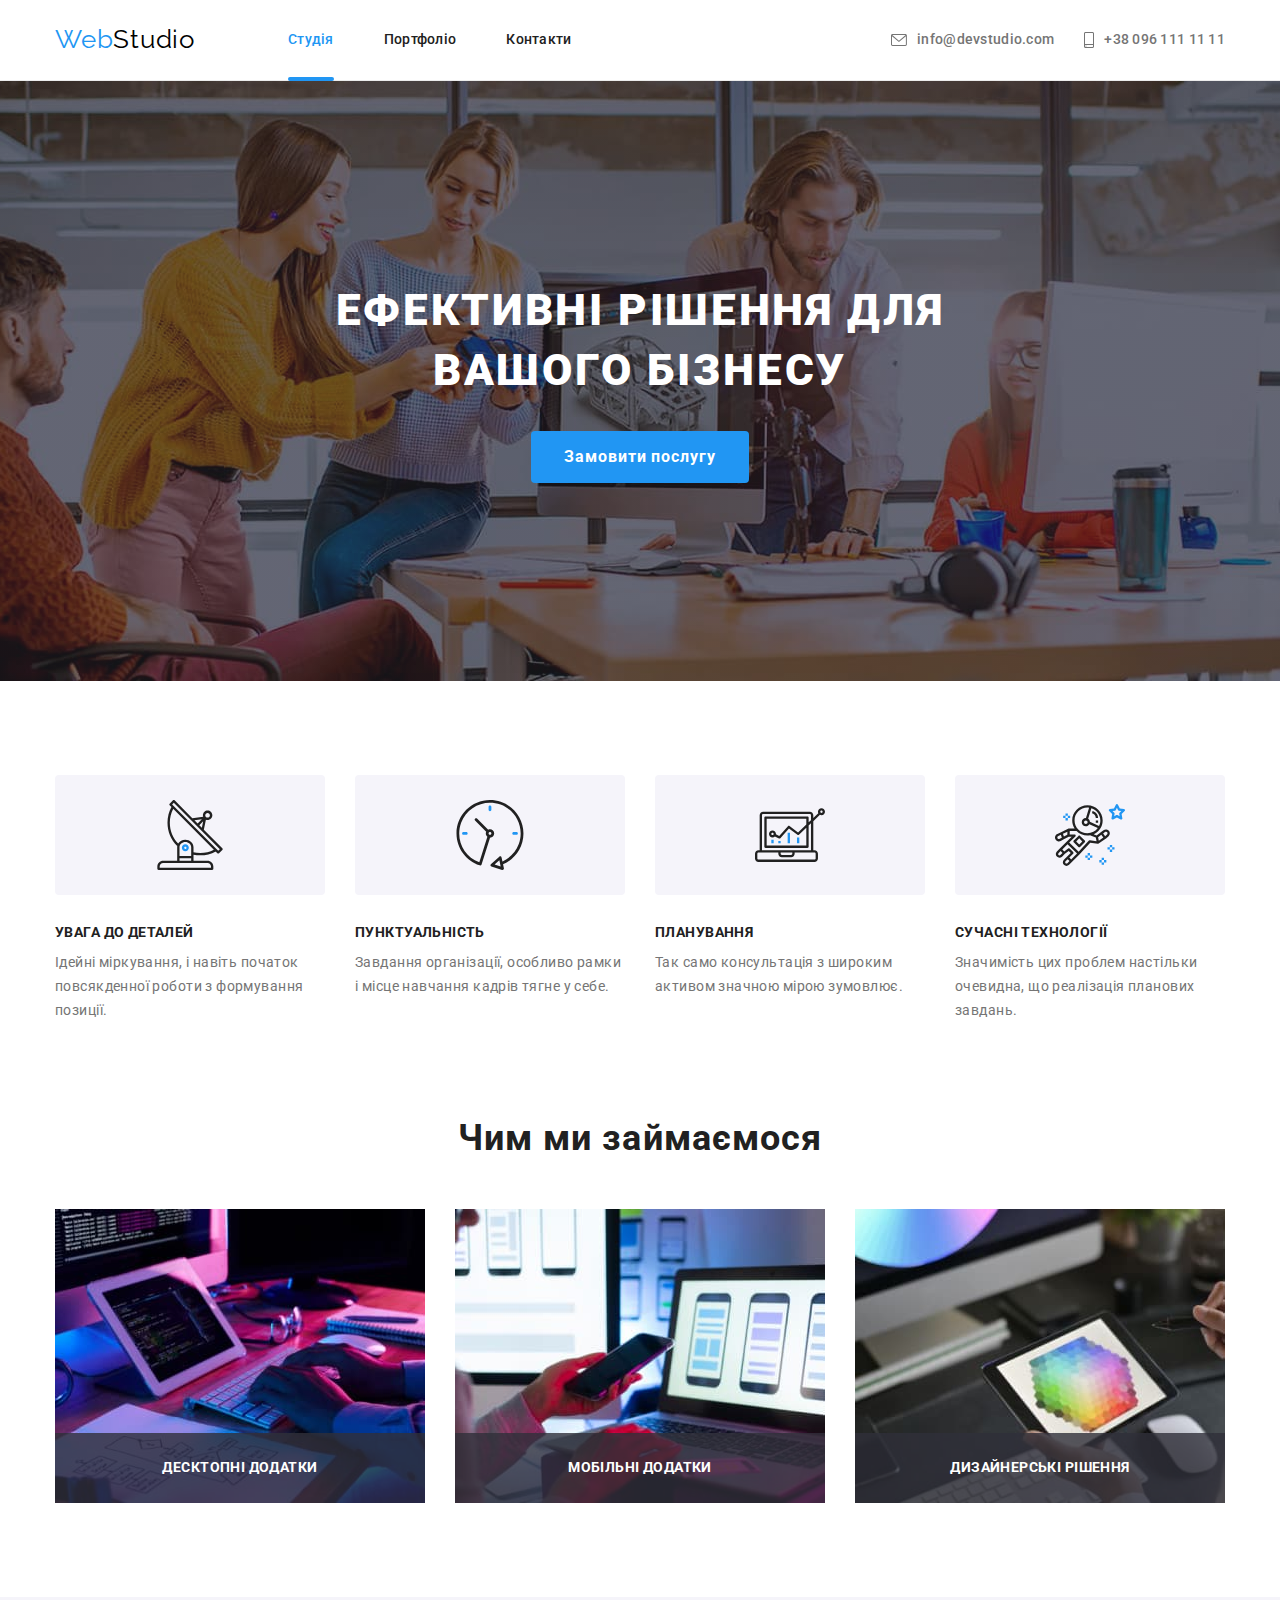
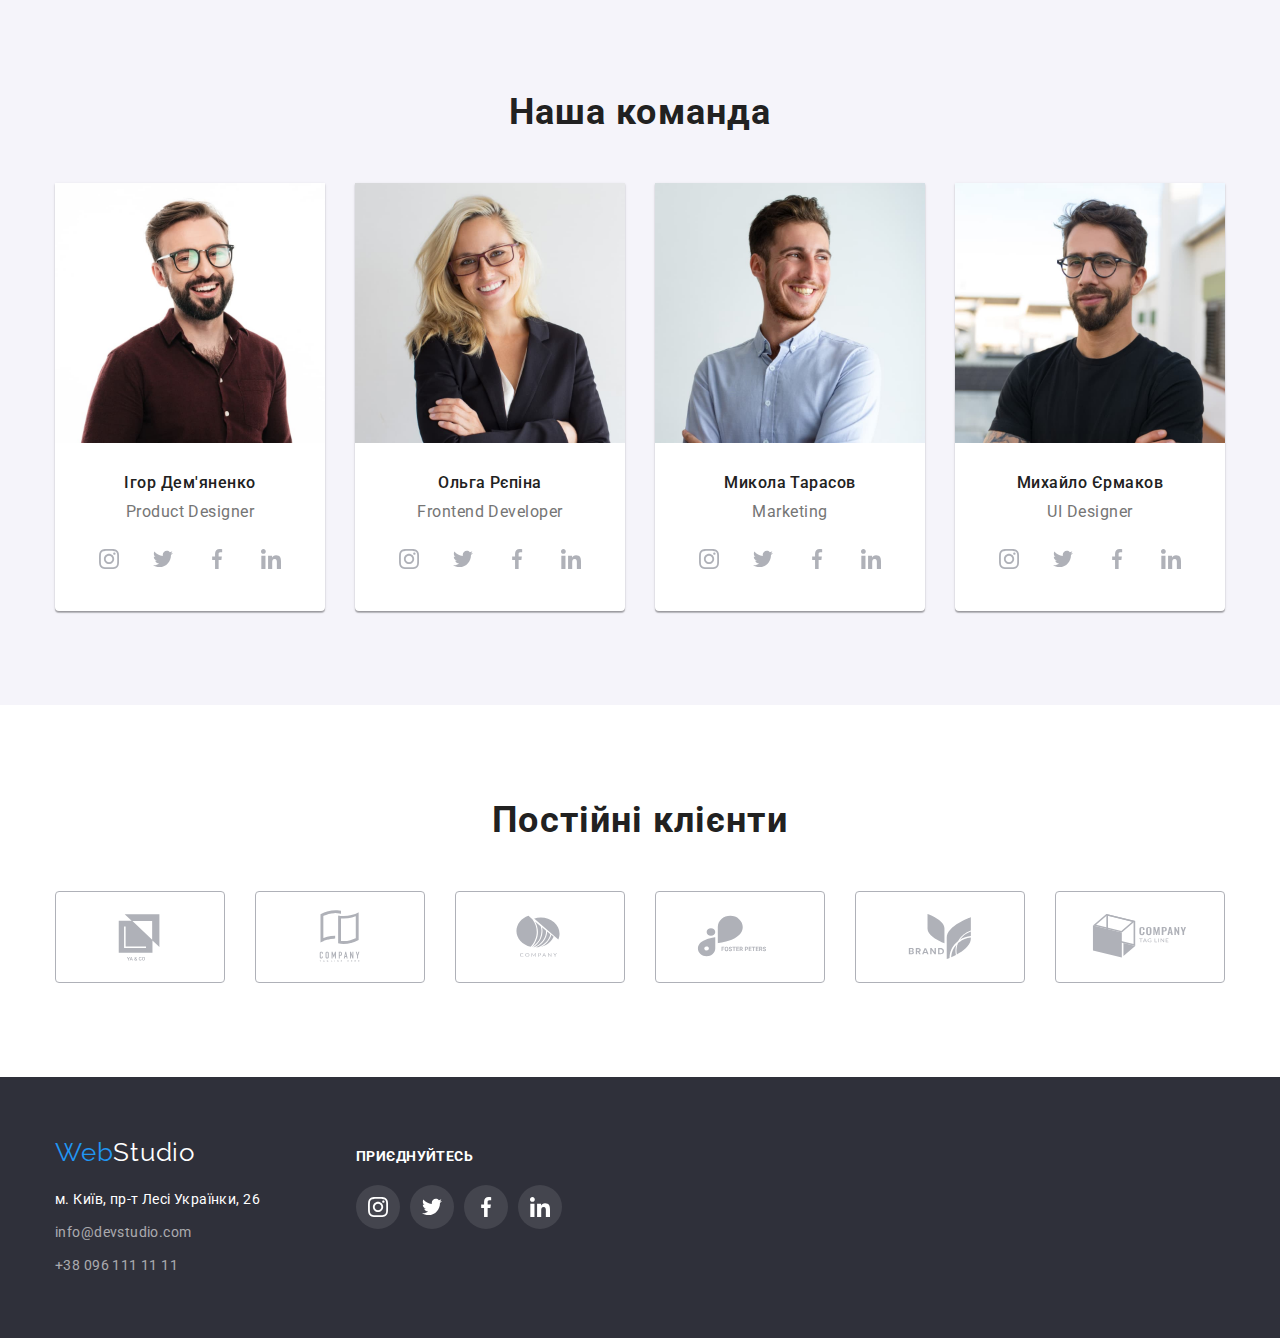
==== index.html @ b801ba67 "Копіює фaйли з hw-05" ====
<!DOCTYPE html>
<html lang="uk">
  <head>
    <meta charset="UTF-8" />
    <meta http-equiv="X-UA-Compatible" content="IE=edge" />
    <meta name="viewport" content="width=device-width, initial-scale=1.0" />
    <title>Студія</title>
    <link rel="preconnect" href="https://fonts.googleapis.com" />
    <link rel="preconnect" href="https://fonts.gstatic.com" crossorigin />
    <link
      href="https://fonts.googleapis.com/css2?family=Raleway:wght@700&family=Roboto:wght@400;500;700;900&display=swap"
      rel="stylesheet"
    />
    <link
      rel="stylesheet"
      href="https://cdnjs.cloudflare.com/ajax/libs/modern-normalize/1.1.0/modern-normalize.css"
    />
    <link rel="stylesheet" href="./styles/styles.css" />
  </head>

  <body>
    <header class="page-header">
      <div class="container main-nav">
        <nav class="header-nav">
          <a class="header-logo link" href="./index.html" lang="en"
            >Web<span class="header-logo-studio">Studio</span></a
          >
          <ul class="header-list list">
            <li class="header-item">
              <a class="header-link link current" href="./index.html">Студія</a>
            </li>
            <li class="header-item">
              <a class="header-link link" href="./portfolio.html">Портфоліо</a>
            </li>
            <li class="header-item">
              <a class="header-link link" href="#">Контакти</a>
            </li>
          </ul>
        </nav>
        <ul class="header-list-contacts list">
          <li class="header-contacts-item">
            <a class="header-contacts link" href="mailto:info@devstudio.com">
              <svg class="header-contacts-icon" width="16" height="12">
                <use href="./images/icons.svg#icon-envelope"></use>
              </svg>
              info@devstudio.com
            </a>
          </li>
          <li class="header-contacts-item">
            <a class="header-contacts link" href="tel:+380961111111">
              <svg class="header-contacts-icon" width="10" height="16">
                <use href="./images/icons.svg#icon-smartphone"></use>
              </svg>
              +38 096 111 11 11
            </a>
          </li>
        </ul>
      </div>
    </header>

    <main class="main">
      <section class="hero">
        <div class="container">
          <h1 class="hero-title">Ефективні рішення для вашого бізнесу</h1>
          <button class="hero-btn" type="button" data-modal-open>
            Замовити послугу
          </button>
        </div>
      </section>

      <section class="benefits">
        <div class="container">
          <h2 class="visually-hidden">Наші переваги</h2>
          <ul class="benefits-list list">
            <li class="benefits-item">
              <div class="benefits-icons">
                <svg class="benefits-icon" width="70" height="70">
                  <use href="./images/icons.svg#icon-antenna"></use>
                </svg>
              </div>
              <h3 class="benefits-item-subtitle">Увага до деталей</h3>
              <p class="benefits-item-text">
                Ідейні міркування, і навіть початок повсякденної роботи з
                формування позиції.
              </p>
            </li>
            <li class="benefits-item">
              <div class="benefits-icons">
                <svg class="benefits-icon" width="70" height="70">
                  <use href="./images/icons.svg#icon-clock"></use>
                </svg>
              </div>
              <h3 class="benefits-item-subtitle">Пунктуальність</h3>
              <p class="benefits-item-text">
                Завдання організації, особливо рамки і місце навчання кадрів
                тягне у себе.
              </p>
            </li>
            <li class="benefits-item">
              <div class="benefits-icons">
                <svg class="benefits-icon" width="70" height="70">
                  <use href="./images/icons.svg#icon-diagram"></use>
                </svg>
              </div>
              <h3 class="benefits-item-subtitle">Планування</h3>
              <p class="benefits-item-text">
                Так само консультація з широким активом значною мірою зумовлює.
              </p>
            </li>
            <li class="benefits-item">
              <div class="benefits-icons">
                <svg class="benefits-icon" width="70" height="70">
                  <use href="./images/icons.svg#icon-astronaut"></use>
                </svg>
              </div>
              <h3 class="benefits-item-subtitle">Сучасні технології</h3>
              <p class="benefits-item-text">
                Значимість цих проблем настільки очевидна, що реалізація
                планових завдань.
              </p>
            </li>
          </ul>
        </div>
      </section>

      <section class="work">
        <div class="container">
          <h2 class="work-title">Чим ми займаємося</h2>
          <ul class="work-list list">
            <li class="work-item">
              <div class="img-wrapper">
                <img
                  src="./images/box-1.jpg"
                  alt="Людина працює за комп'ютером"
                  width="370"
                />
                <div class="work-description">Десктопні додатки</div>
              </div>
            </li>
            <li class="work-item">
              <div class="img-wrapper">
                <img
                  src="./images/box-2.jpg"
                  alt="Людина працює за комп'ютером"
                  width="370"
                />
                <div class="work-description">Мобільні додатки</div>
              </div>
            </li>
            <li class="work-item">
              <div class="img-wrapper">
                <img
                  src="./images/box-3.jpg"
                  alt="Людина працює за комп'ютером"
                  width="370"
                />
                <div class="work-description">Дизайнерські рішення</div>
              </div>
            </li>
          </ul>
        </div>
      </section>

      <section class="team">
        <div class="container">
          <h2 class="team-title">Наша команда</h2>
          <ul class="team-list list">
            <li class="team-item">
              <img
                src="./images/team-card-1.jpg"
                alt="Усміхнений хлопець в окулярах"
                width="270"
              />
              <div class="team-card">
                <h3 class="team-item-subtitle">Ігор Дем'яненко</h3>
                <p class="team-item-text" lang="en">Product Designer</p>
                <ul class="social-links list">
                  <li class="social-links-item">
                    <a href="" class="social-link link">
                      <svg class="social-icon" width="20" height="20">
                        <use href="./images/icons.svg#icon-instagram"></use>
                      </svg>
                    </a>
                  </li>
                  <li class="social-links-item">
                    <a href="" class="social-link link">
                      <svg class="social-icon" width="20" height="20">
                        <use href="./images/icons.svg#icon-twitter"></use>
                      </svg>
                    </a>
                  </li>
                  <li class="social-links-item">
                    <a href="" class="social-link link">
                      <svg class="social-icon" width="20" height="20">
                        <use href="./images/icons.svg#icon-facebook"></use>
                      </svg>
                    </a>
                  </li>
                  <li class="social-links-item">
                    <a href="" class="social-link link">
                      <svg class="social-icon" width="20" height="20">
                        <use href="./images/icons.svg#icon-linkedin"></use>
                      </svg>
                    </a>
                  </li>
                </ul>
              </div>
            </li>
            <li class="team-item">
              <img
                src="./images/team-card-2.jpg"
                alt="Усміхнена дівчина в окулярах"
                width="270"
              />
              <div class="team-card">
                <h3 class="team-item-subtitle">Ольга Рєпіна</h3>
                <p class="team-item-text" lang="en">Frontend Developer</p>
                <ul class="social-links list">
                  <li class="social-links-item">
                    <a href="" class="social-link link">
                      <svg class="social-icon" width="20" height="20">
                        <use href="./images/icons.svg#icon-instagram"></use>
                      </svg>
                    </a>
                  </li>
                  <li class="social-links-item">
                    <a href="" class="social-link link">
                      <svg class="social-icon" width="20" height="20">
                        <use href="./images/icons.svg#icon-twitter"></use>
                      </svg>
                    </a>
                  </li>
                  <li class="social-links-item">
                    <a href="" class="social-link link">
                      <svg class="social-icon" width="20" height="20">
                        <use href="./images/icons.svg#icon-facebook"></use>
                      </svg>
                    </a>
                  </li>
                  <li class="social-links-item">
                    <a href="" class="social-link link">
                      <svg class="social-icon" width="20" height="20">
                        <use href="./images/icons.svg#icon-linkedin"></use>
                      </svg>
                    </a>
                  </li>
                </ul>
              </div>
            </li>
            <li class="team-item">
              <img
                src="./images/team-card-3.jpg"
                alt="Усміхнений хлопець"
                width="270"
              />
              <div class="team-card">
                <h3 class="team-item-subtitle">Микола Тарасов</h3>
                <p class="team-item-text" lang="en">Marketing</p>
                <ul class="social-links list">
                  <li class="social-links-item">
                    <a href="" class="social-link link">
                      <svg class="social-icon" width="20" height="20">
                        <use href="./images/icons.svg#icon-instagram"></use>
                      </svg>
                    </a>
                  </li>
                  <li class="social-links-item">
                    <a href="" class="social-link link">
                      <svg class="social-icon" width="20" height="20">
                        <use href="./images/icons.svg#icon-twitter"></use>
                      </svg>
                    </a>
                  </li>
                  <li class="social-links-item">
                    <a href="" class="social-link link">
                      <svg class="social-icon" width="20" height="20">
                        <use href="./images/icons.svg#icon-facebook"></use>
                      </svg>
                    </a>
                  </li>
                  <li class="social-links-item">
                    <a href="" class="social-link link">
                      <svg class="social-icon" width="20" height="20">
                        <use href="./images/icons.svg#icon-linkedin"></use>
                      </svg>
                    </a>
                  </li>
                </ul>
              </div>
            </li>
            <li class="team-item">
              <img
                src="./images/team-card-4.jpg"
                alt="Усміхнений хлопець в окулярах"
                width="270"
              />
              <div class="team-card">
                <h3 class="team-item-subtitle">Михайло Єрмаков</h3>
                <p class="team-item-text" lang="en">UI Designer</p>
                <ul class="social-links list">
                  <li class="social-links-item">
                    <a href="" class="social-link link">
                      <svg class="social-icon" width="20" height="20">
                        <use href="./images/icons.svg#icon-instagram"></use>
                      </svg>
                    </a>
                  </li>
                  <li class="social-links-item">
                    <a href="" class="social-link link">
                      <svg class="social-icon" width="20" height="20">
                        <use href="./images/icons.svg#icon-twitter"></use>
                      </svg>
                    </a>
                  </li>
                  <li class="social-links-item">
                    <a href="" class="social-link link">
                      <svg class="social-icon" width="20" height="20">
                        <use href="./images/icons.svg#icon-facebook"></use>
                      </svg>
                    </a>
                  </li>
                  <li class="social-links-item">
                    <a href="" class="social-link link">
                      <svg class="social-icon" width="20" height="20">
                        <use href="./images/icons.svg#icon-linkedin"></use>
                      </svg>
                    </a>
                  </li>
                </ul>
              </div>
            </li>
          </ul>
        </div>
      </section>
      <section class="customers">
        <div class="container">
          <h2 class="customers-title">Постійні клієнти</h2>
          <ul class="customers-list list">
            <li class="customers-item">
              <a href="" class="customers-link link">
                <svg class="customer-icon" width="106" height="60">
                  <use href="./images/icons.svg#icon-customer-1"></use>
                </svg>
              </a>
            </li>
            <li class="customers-item">
              <a href="" class="customers-link link">
                <svg class="customer-icon" width="106" height="60">
                  <use href="./images/icons.svg#icon-customer-2"></use>
                </svg>
              </a>
            </li>
            <li class="customers-item">
              <a href="" class="customers-link link">
                <svg class="customer-icon" width="106" height="60">
                  <use href="./images/icons.svg#icon-customer-3"></use>
                </svg>
              </a>
            </li>
            <li class="customers-item">
              <a href="" class="customers-link link">
                <svg class="customer-icon" width="106" height="60">
                  <use href="./images/icons.svg#icon-customer-4"></use>
                </svg>
              </a>
            </li>
            <li class="customers-item">
              <a href="" class="customers-link link">
                <svg class="customer-icon" width="106" height="60">
                  <use href="./images/icons.svg#icon-customer-5"></use>
                </svg>
              </a>
            </li>
            <li class="customers-item">
              <a href="" class="customers-link link">
                <svg class="customer-icon" width="106" height="60">
                  <use href="./images/icons.svg#icon-customer-6"></use>
                </svg>
              </a>
            </li>
          </ul>
        </div>
      </section>
    </main>

    <footer class="footer">
      <div class="container footer-address-social">
        <div class="footer-logo-address">
          <a class="footer-logo link" href="./index.html" lang="en"
            >Web<span class="footer-logo-studio">Studio</span></a
          >
          <address>
            <ul class="footer-contacts-list list">
              <li class="footer-item">
                <a
                  class="footer-address link"
                  href="https://goo.gl/maps/CPtrU1FHBa2aNyZL9"
                  target="_blank"
                  rel="noopener noreferrer nofollow"
                  >м. Київ, пр-т Лесі Українки, 26</a
                >
              </li>
              <li class="footer-item">
                <a class="footer-contacts link" href="mailto:info@devstudio.com"
                  >info@devstudio.com</a
                >
              </li>
              <li class="footer-item">
                <a class="footer-contacts link" href="tel:+380961111111"
                  >+38 096 111 11 11</a
                >
              </li>
            </ul>
          </address>
        </div>
        <div class="footer-social">
          <p class="footer-text">Приєднуйтесь</p>
          <ul class="footer-social-list list">
            <li class="footer-social-item">
              <a href="" class="footer-social-link link">
                <svg class="foter-social-icon" width="20" height="20">
                  <use href="./images/icons.svg#icon-instagram"></use>
                </svg>
              </a>
            </li>
            <li class="footer-social-item">
              <a href="" class="footer-social-link link">
                <svg class="foter-social-icon" width="20" height="20">
                  <use href="./images/icons.svg#icon-twitter"></use>
                </svg>
              </a>
            </li>
            <li class="footer-social-item">
              <a href="" class="footer-social-link link">
                <svg class="foter-social-icon" width="20" height="20">
                  <use href="./images/icons.svg#icon-facebook"></use>
                </svg>
              </a>
            </li>
            <li class="footer-social-item">
              <a href="" class="footer-social-link link">
                <svg class="foter-social-icon" width="20" height="20">
                  <use href="./images/icons.svg#icon-linkedin"></use>
                </svg>
              </a>
            </li>
          </ul>
        </div>
      </div>
    </footer>
    <div class="modal-backdrop is-hidden" data-modal>
      <div class="modal">
        <div class="modal-close" data-modal-close>
          <svg class="close-icon" width="18" height="18">
            <use href="./images/icons.svg#icon-close"></use>
          </svg>
        </div>
      </div>
    </div>
    <script src="./js/modal.js"></script>
  </body>
</html>
---- styles/styles.css ----
/* -------------------- General styles --------------------*/
:root {
  --primary-text-color: #212121;
  --second-text-color: #757575;
  --accent-color: #2196f3;
  --primary-bg-color: #ffffff;
  --second-bg-color: #2f303a;
  --section-bg-color: #f5f4fa;
  --primary-black-logo-color: #000000;
  --primary-white-logo-color: #ffffff;
  --footer-link-color: rgba(255, 255, 255, 0.6);
  --footer-icon-bg-color: rgba(255, 255, 255, 0.1);
  --primary-border-color: #eeeeee;
  --second-border-color: #ececec;
  --social-media-color: #afb1b8;
  --backdrop-bg-color: rgba(0, 0, 0, 0.2);
  --description-bg-color: rgba(47, 48, 58, 0.8);
  --portfolio--desc-bg-color: rgba(33, 150, 243, 0.9);
}

html {
  box-sizing: border-box;
}

*,
*::before,
*::after {
  box-sizing: inherit;
}

body {
  /* padding-top: 80px; */
  font-family: 'Roboto', sans-serif;
  font-weight: normal;
  background-color: var(--primary-bg-color);
  color: var(--primary-text-color);
  font-size: 14px;
  line-height: 1.14;
}

.container {
  width: 1200px;
  margin: 0 auto;
  padding: 0 15px;
}

h1,
h2,
h3,
h4,
h5,
h6,
p {
  margin: 0;
}

img {
  display: block;
  max-width: 100%;
  height: auto;
}

.list {
  padding: 0;
  margin: 0;
  list-style: none;
}

.link {
  text-decoration: none;
  color: inherit;
}

.visually-hidden {
  position: absolute;
  white-space: nowrap;
  width: 1px;
  height: 1px;
  overflow: hidden;
  border: 0;
  padding: 0;
  clip: rect(0 0 0 0);
  clip-path: inset(50%);
  margin: -1px;
}

/* -------------------- Header styles --------------------*/

.page-header {
  /* position: fixed;
  top: 0;
  left: 0;
  right: 0; */
  border-bottom: 1px solid var(--second-border-color);
}

.main-nav {
  display: flex;
  align-items: center;
}

.header-nav {
  display: flex;
}

.header-logo {
  display: block;
  padding-top: 24px;
  padding-bottom: 25px;
  margin-right: 93px;
  font-family: 'Raleway', sans-serif;
  font-size: 26px;
  line-height: 1.19;
  letter-spacing: 0.03em;
  color: var(--accent-color);
}

.header-logo-studio {
  color: var(--primary-black-logo-color);
}

.header-list {
  display: flex;
}

.header-item:not(:last-child) {
  margin-right: 50px;
}

.header-link {
  display: block;
  padding-top: 32px;
  padding-bottom: 32px;
  font-weight: 500;
  letter-spacing: 0.02em;
  transition-property: color;
  transition-duration: 250ms;
  transition-timing-function: cubic-bezier(0.4, 0, 0.2, 1);
}

.header-list-contacts {
  display: flex;
  margin-left: auto;
}

.header-contacts-item:not(:last-child) {
  margin-right: 30px;
}

.header-contacts {
  display: flex;
  align-items: center;
  padding-top: 32px;
  padding-bottom: 32px;
  font-weight: 500;
  letter-spacing: 0.02em;
  color: var(--second-text-color);
  transition-property: color;
  transition-duration: 250ms;
  transition-timing-function: cubic-bezier(0.4, 0, 0.2, 1);
}

.header-link:hover,
.header-link:focus,
.header-contacts:hover,
.header-contacts:focus {
  color: var(--accent-color);
}

.link.current {
  color: var(--accent-color);
  position: relative;
}

.link.current::after {
  content: '';
  position: absolute;
  bottom: -1px;
  left: 0;
  right: 0;
  width: 100%;
  /* height: 4px; */
  border-bottom: 4px solid var(--accent-color);
  border-radius: 2px;
}

.header-contacts-icon {
  margin-right: 10px;
  fill: var(--second-text-color);
}

.header-contacts-icon {
  fill: currentColor;
}

/* -------------------- Hero styles --------------------*/

.hero {
  max-width: 1600px;
  height: 600px;
  margin-right: auto;
  margin-left: auto;
  background-image: linear-gradient(
      to right,
      rgba(47, 48, 58, 0.4),
      rgba(47, 48, 58, 0.4)
    ),
    url(../images/hero-bg.jpg);
  background-color: var(--second-bg-color);
  background-repeat: no-repeat;
  background-position: center;
  background-size: cover;
  padding-top: 200px;
  padding-bottom: 200px;
  text-align: center;
}

.hero-title {
  margin: 0 auto 30px;
  max-width: 696px;
  font-weight: 900;
  font-size: 44px;
  line-height: 1.36;
  letter-spacing: 0.06em;
  text-transform: uppercase;
  color: var(--primary-white-logo-color);
}

.hero-btn {
  display: inline-block;
  border: 1px solid transparent;
  padding: 10px 32px;
  border-radius: 4px;
  min-width: 216px;
  font-family: inherit;
  font-weight: 700;
  font-size: 16px;
  line-height: 1.88;
  letter-spacing: 0.06em;
  color: var(--primary-white-logo-color);
  background-color: var(--accent-color);
  cursor: pointer;
}

.modal-backdrop {
  position: fixed;
  top: 0;
  left: 0;
  width: 100%;
  height: 100%;
  background-color: var(--backdrop-bg-color);
  transition-property: opacity, visibility;
  transition-duration: 250ms;
  transition-timing-function: cubic-bezier(0.4, 0, 0.2, 1);
}

.modal-backdrop.is-hidden {
  visibility: hidden;
  opacity: 0;
  pointer-events: none;
}

.modal-backdrop.is-hidden .modal {
  transform: scale(0.5);
}

.modal {
  position: absolute;
  top: 50%;
  left: 50%;
  transform: translate(-50%, -50%) scale(1);
  transition-property: transform;
  transition-duration: 250ms;
  transition-timing-function: cubic-bezier(0.4, 0, 0.2, 1);
  min-width: 528px;
  min-height: 581px;
  background-color: var(--primary-bg-color);
  box-shadow: 0px 1px 3px rgba(0, 0, 0, 0.12), 0px 1px 1px rgba(0, 0, 0, 0.14),
    0px 2px 1px rgba(0, 0, 0, 0.2);
  border-radius: 4px;
}

.modal .modal-close {
  position: absolute;
  top: 8px;
  right: 8px;
  display: flex;
  justify-content: center;
  align-items: center;
  width: 30px;
  height: 30px;
  border: 1px solid rgba(0, 0, 0, 0.1);
  border-radius: 50%;
  cursor: pointer;
}

.close-icon {
  fill: var(--primary-black-logo-color);
}

/* -------------------- Benefits styles --------------------*/

.benefits {
  padding-top: 94px;
  padding-bottom: 94px;
}

.benefits-list {
  display: flex;
  flex-wrap: wrap;
}

.benefits-item {
  width: calc((100% - 90px) / 4);
}

.benefits-item:not(:last-child) {
  margin-right: 30px;
}

.benefits-icons {
  /* padding: 25px 100px; */
  display: flex;
  justify-content: center;
  align-items: center;
  height: 120px;
  margin-bottom: 30px;
  background-color: var(--section-bg-color);
  border-radius: 4px;
}

.benefits-item-subtitle {
  margin-top: 0;
  margin-bottom: 10px;
  font-size: 14px;
  line-height: 1.14;
  letter-spacing: 0.03em;
  text-transform: uppercase;
}

.benefits-item-text {
  font-size: 14px;
  line-height: 1.71;
  letter-spacing: 0.03em;
  color: var(--second-text-color);
}

/* -------------------- Work styles --------------------*/

.work {
  padding-bottom: 94px;
  text-align: center;
}

.work-title {
  margin-top: 0;
  margin-bottom: 50px;
  font-size: 36px;
  line-height: 1.17;
  letter-spacing: 0.03em;
}

.work-list {
  display: flex;
  flex-wrap: wrap;
}

.work-item {
  width: calc((100% - 60px) / 3);
}

.work-item:not(:last-child) {
  margin-right: 30px;
}

.work-list .img-wrapper {
  position: relative;
}

.work-description {
  position: absolute;
  /* top: 0; */
  right: 0;
  bottom: 0;
  left: 0;
  display: flex;
  justify-content: center;
  align-items: center;
  height: 70px;
  font-weight: 700;
  font-size: 14px;
  line-height: 1.14;
  letter-spacing: 0.03em;
  text-transform: uppercase;
  color: var(--primary-white-logo-color);
  background-color: var(--description-bg-color);
}

/* -------------------- Team styles --------------------*/

.team {
  padding-top: 94px;
  padding-bottom: 94px;
  text-align: center;
  background-color: var(--section-bg-color);
}

.team-title {
  margin-top: 0;
  margin-bottom: 50px;
  font-size: 36px;
  line-height: 1.17;
  letter-spacing: 0.03em;
}

.team-list {
  display: flex;
  flex-wrap: wrap;
}

.team-item {
  width: calc((100% - 90px) / 4);
  background-color: var(--primary-bg-color);
  box-shadow: 0px 1px 3px rgba(0, 0, 0, 0.12), 0px 1px 1px rgba(0, 0, 0, 0.14),
    0px 2px 1px rgba(0, 0, 0, 0.2);
  border-radius: 0px 0px 4px 4px;
}

.team-item:not(:last-child) {
  margin-right: 30px;
}

.team-card {
  margin: 30px auto;
}

.team-item-subtitle {
  /* margin-top: 30px; */
  margin-bottom: 10px;
  font-weight: 500;
  font-size: 16px;
  line-height: 1.19;
  letter-spacing: 0.03em;
}

.team-item-text {
  margin-top: 0;
  margin-bottom: 16px;
  font-size: 16px;
  line-height: 1.19;
  letter-spacing: 0.03em;
  color: var(--second-text-color);
}

.social-links {
  display: flex;
  justify-content: center;
}

.social-links-item {
  width: 44px;
  height: 44px;
}

.social-links-item:not(:last-child) {
  margin-right: 10px;
}

.social-link {
  display: flex;
  justify-content: center;
  align-items: center;
  width: 100%;
  height: 100%;
  border-radius: 50%;
  color: var(--social-media-color);
  transition-property: color, background-color;
  transition-duration: 250ms;
  transition-timing-function: cubic-bezier(0.4, 0, 0.2, 1);
}

.social-link:hover,
.social-link:focus {
  background-color: var(--accent-color);
  color: var(--primary-bg-color);
}

.social-icon {
  fill: currentColor;
}

/* -------------------- Customers styles --------------------*/

.customers {
  padding-top: 94px;
  padding-bottom: 94px;
  text-align: center;
}

.customers-title {
  margin-top: 0;
  margin-bottom: 50px;
  font-size: 36px;
  line-height: 1.17;
  letter-spacing: 0.03em;
}

.customers-list {
  display: flex;
  justify-content: center;
}

.customers-item {
  width: 170px;
  height: 92px;
}

.customers-item:not(:last-child) {
  margin-right: 30px;
}

.customers-link {
  display: flex;
  justify-content: center;
  align-items: center;
  width: 100%;
  height: 100%;
  border-radius: 4px;
  border: 1px solid var(--social-media-color);
  color: var(--social-media-color);
  transition-property: color, border-color;
  transition-duration: 250ms;
  transition-timing-function: cubic-bezier(0.4, 0, 0.2, 1);
}

.customers-link:hover,
.customers-link:focus {
  color: var(--accent-color);
  border-color: var(--accent-color);
}

.customer-icon {
  fill: currentColor;
}

/* -------------------- Footer styles --------------------*/

.footer {
  padding-top: 60px;
  padding-bottom: 60px;
  background-color: var(--second-bg-color);
}

.footer-address-social {
  display: flex;
}

.footer-logo-address {
  width: 231px;
  margin-right: 70px;
}

.footer-logo {
  display: block;
  margin-bottom: 20px;
  font-family: 'Raleway';
  font-size: 26px;
  line-height: 1.19;
  letter-spacing: 0.03em;
  color: var(--accent-color);
}

.footer-logo-studio {
  color: var(--primary-white-logo-color);
}

address {
  font-style: normal;
}

.footer-item:not(:last-child) {
  margin-bottom: 9px;
}

.footer-address {
  font-weight: 400;
  font-size: 14px;
  line-height: 1.71;
  letter-spacing: 0.03em;
  color: var(--primary-white-logo-color);
  transition-property: color;
  transition-duration: 250ms;
  transition-timing-function: cubic-bezier(0.4, 0, 0.2, 1);
}

.footer-contacts {
  font-weight: 400;
  font-size: 14px;
  line-height: 1.71;
  letter-spacing: 0.03em;
  color: var(--footer-link-color);
  transition-property: color;
  transition-duration: 250ms;
  transition-timing-function: cubic-bezier(0.4, 0, 0.2, 1);
}

.footer-address:hover,
.footer-address:focus,
.footer-contacts:hover,
.footer-contacts:focus {
  color: var(--accent-color);
}

.footer-social {
  width: 206px;
  padding-top: 12px;
}

.footer-text {
  margin-bottom: 20px;
  font-weight: 700;
  font-size: 14px;
  line-height: 1.14;
  letter-spacing: 0.03em;
  text-transform: uppercase;
  color: var(--primary-white-logo-color);
}

.footer-social-list {
  display: inline-flex;
}

.footer-social-item {
  width: 44px;
  height: 44px;
}

.footer-social-item:not(:last-child) {
  margin-right: 10px;
}

.footer-social-link {
  display: flex;
  justify-content: center;
  align-items: center;
  width: 100%;
  height: 100%;
  border-radius: 50%;
  background-color: var(--footer-icon-bg-color);
  fill: var(--primary-white-logo-color);
  transition-property: background-color;
  transition-duration: 250ms;
  transition-timing-function: cubic-bezier(0.4, 0, 0.2, 1);
}

.footer-social-link:hover,
.footer-social-link:focus {
  background-color: var(--accent-color);
}

.footer-social-icon {
  fill: currentColor;
}

/* -------------------- Portfolio styles --------------------*/

.portfolio {
  padding-top: 94px;
  padding-bottom: 94px;
}

.portfolio-btn-list {
  display: flex;
  margin-bottom: 50px;
  justify-content: center;
}

.portfolio-btn {
  padding: 6px 22px;
  background-color: var(--section-bg-color);
  border-radius: 4px;
  border: 1px solid transparent;
  font-family: inherit;
  font-weight: 500;
  font-size: 16px;
  line-height: 1.62;
  letter-spacing: 0.03em;
  color: var(--primary-text-color);
  cursor: pointer;
  transition-property: color, background-color, box-shadow;
  transition-duration: 250ms;
  transition-timing-function: cubic-bezier(0.4, 0, 0.2, 1);
}

.portfolio-btn-item:not(:last-child) {
  margin-right: 8px;
}

.portfolio-btn:hover,
.portfolio-btn:focus {
  color: var(--primary-white-logo-color);
  background-color: var(--accent-color);
  box-shadow: 0px 3px 1px rgba(0, 0, 0, 0.1), 0px 1px 2px rgba(0, 0, 0, 0.08),
    0px 2px 2px rgba(0, 0, 0, 0.12);
}

.portfolio-list {
  display: flex;
  flex-wrap: wrap;
}

.portfolio-item {
  width: calc((100% - 60px) / 3);
}

.portfolio-item:not(:last-child) {
  margin-right: 30px;
}

.portfolio-item:nth-child(3n + 3) {
  margin-right: 0;
}

.portfolio-item:nth-child(n + 4) {
  margin-top: 30px;
}

.portfolio-item-link {
  display: inline-block;
  transition-property: box-shadow;
  transition-duration: 250ms;
  transition-timing-function: cubic-bezier(0.4, 0, 0.2, 1);
}

.portfolio-item-link:hover {
  box-shadow: 0px 1px 1px rgba(0, 0, 0, 0.12), 0px 4px 4px rgba(0, 0, 0, 0.06),
    1px 4px 6px rgba(0, 0, 0, 0.16);
}

.portfolio-list .img-wrapper {
  position: relative;
  overflow: hidden;
}

.portfolio-hidden-description {
  position: absolute;
  top: 0;
  right: 0;
  bottom: 0;
  left: 0;
  display: flex;
  justify-content: center;
  align-items: center;
  padding-right: 24px;
  padding-left: 24px;
  font-weight: 400;
  font-size: 18px;
  line-height: 1.56;
  letter-spacing: 0.03em;
  color: var(--primary-white-logo-color);
  background-color: var(--portfolio--desc-bg-color);
  transform: translateY(101%);
  transition-property: transform;
  transition-duration: 250ms;
  transition-timing-function: cubic-bezier(0.4, 0, 0.2, 1);
}

.portfolio-item-link:hover .portfolio-hidden-description {
  transform: translateY(0);
}

.portfolio-card {
  padding: 20px 24px;
  background-color: var(--primary-bg-color);
  border-right: 1px solid var(--primary-border-color);
  border-bottom: 1px solid var(--primary-border-color);
  border-left: 1px solid var(--primary-border-color);
}

.portfolio-item-title {
  margin-bottom: 4px;
  font-weight: 700;
  font-size: 18px;
  line-height: 2;
  letter-spacing: 0.06em;
  color: var(--primary-text-color);
}

.portfolio-item-text {
  font-weight: 400;
  font-size: 16px;
  line-height: 1.88;
  letter-spacing: 0.03em;
  color: var(--second-text-color);
}
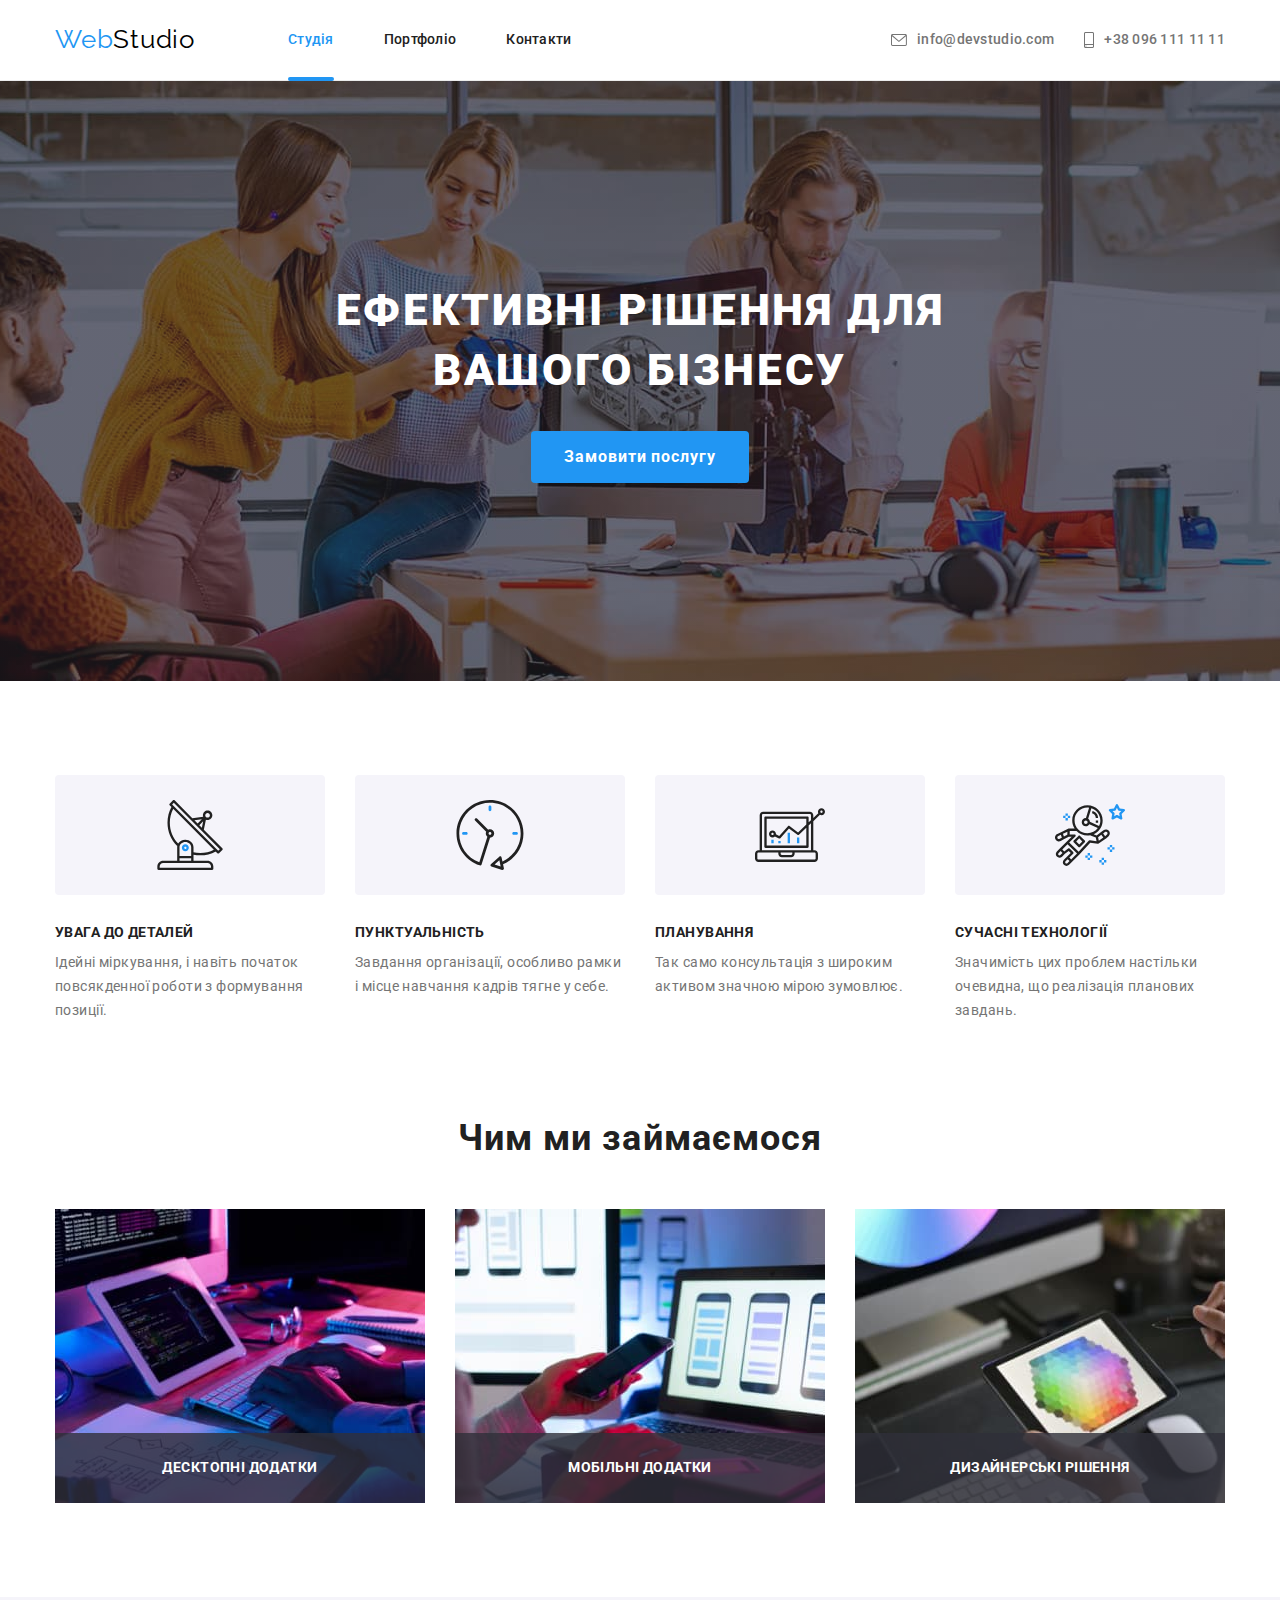
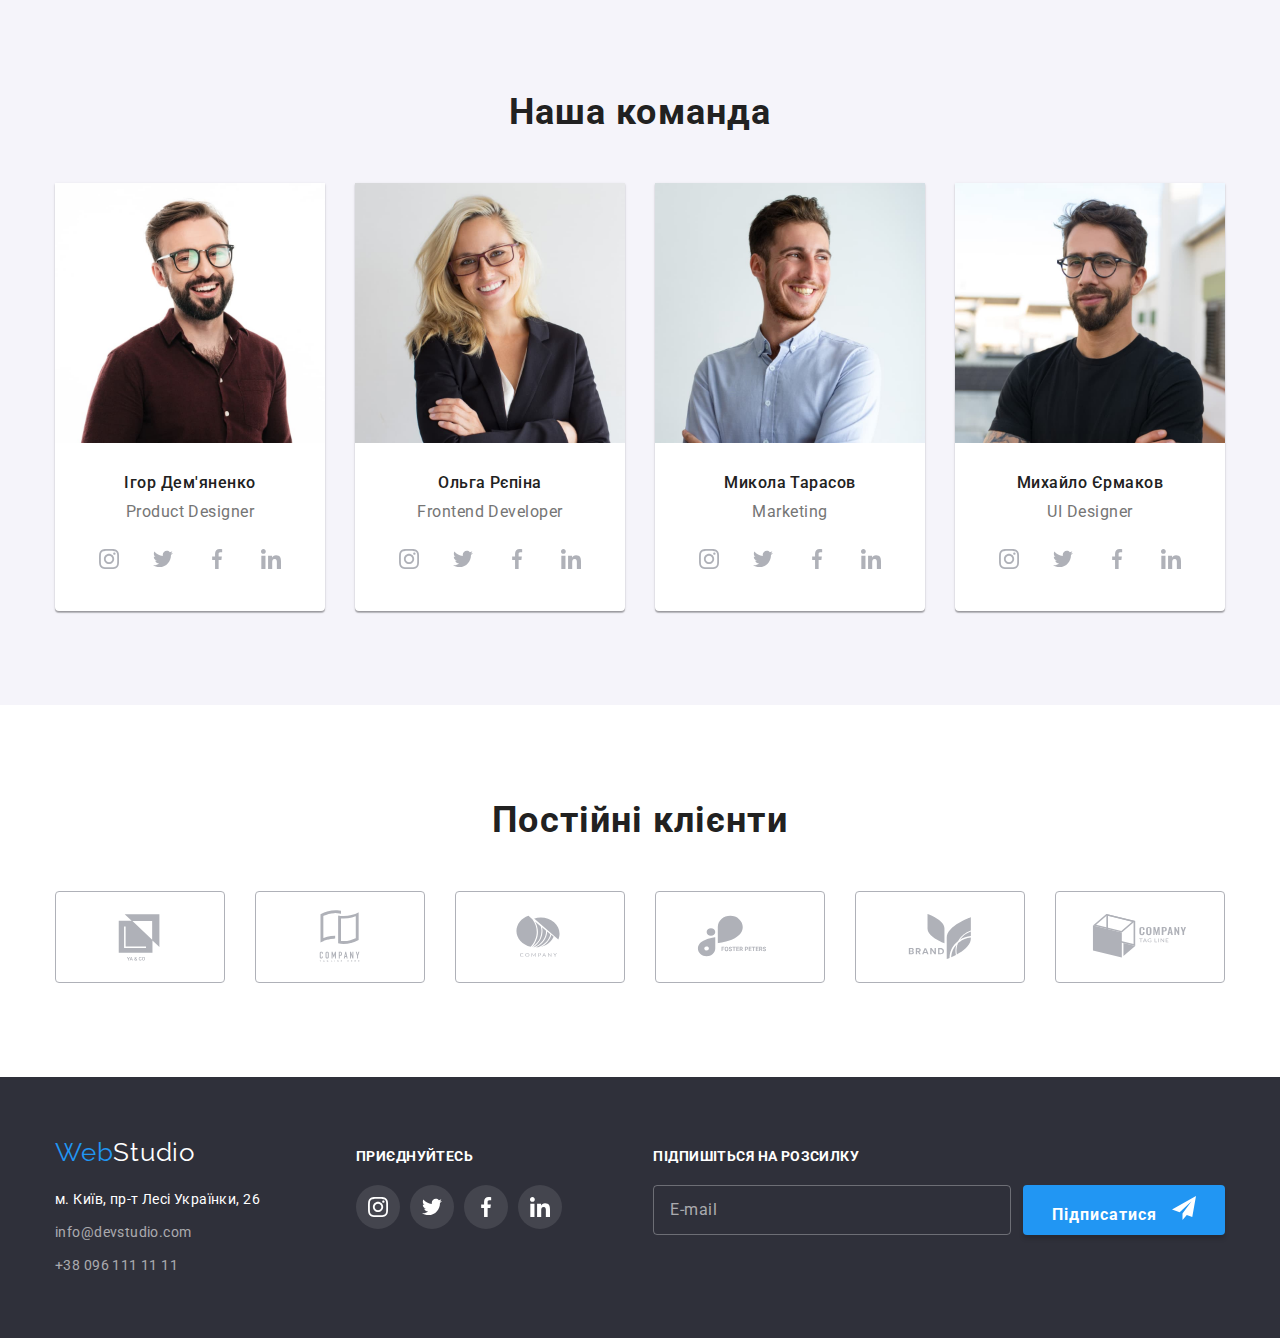
==== commit 4b3b1c0b: "Додає розмітку для форми у футері index.html" ====
--- a/index.html
+++ b/index.html
@@ -446,6 +446,29 @@
             </li>
           </ul>
         </div>
+        <div class="footer-submit">
+          <p class="footer-text">Підпишіться на розсилку</p>
+          <form name="email-form" class="email-form">
+            <div class="email-submit">
+              <input
+                name="email-input"
+                id="footer-user-mail"
+                type="email"
+                class="email-input"
+                placeholder="E-mail"
+                required
+              />
+              <div class="button-wrapper">
+                <button type="submit" class="submit-btn">
+                  Підписатися
+                  <svg class="send-icon" width="24" height="24">
+                    <use href="./images/icons.svg#icon-send"></use>
+                  </svg>
+                </button>
+              </div>
+            </div>
+          </form>
+        </div>
       </div>
     </footer>
     <div class="modal-backdrop is-hidden" data-modal>
@@ -455,6 +478,79 @@
             <use href="./images/icons.svg#icon-close"></use>
           </svg>
         </div>
+        <p class="modal-text">Залиште свої дані, ми вам передзвонимо</p>
+        <form name="form-order" class="modal-form">
+          <div class="input-line">
+            <label for="user-name" class="modal-label">Ім'я</label>
+            <div class="input-wrapper">
+              <input
+                name="user-name"
+                id="user-name"
+                type="text"
+                class="modal-input"
+                required
+              />
+              <svg class="input-icon" width="18" height="18">
+                <use href="./images/icons.svg#icon-person"></use>
+              </svg>
+            </div>
+          </div>
+          <div class="input-line">
+            <label for="user-tel" class="modal-label">Телефон</label>
+            <div class="input-wrapper">
+              <input
+                name="user-tel"
+                id="user-tel"
+                type="tel"
+                pattern="[\+]\d{3}\s[\(]\d{2}[\)]\s\d{3}[\-]\d{2}[\-]\d{2}"
+                title="+380 (--) --- -- --"
+                class="modal-input"
+                required
+              />
+              <svg class="input-icon" width="18" height="18">
+                <use href="./images/icons.svg#icon-phone"></use>
+              </svg>
+            </div>
+          </div>
+          <div class="input-line">
+            <label for="user-mail" class="modal-label">Пошта</label>
+            <div class="input-wrapper">
+              <input
+                name="user-mail"
+                id="user-mail"
+                type="email"
+                class="modal-input"
+                required
+              />
+              <svg class="input-icon" width="18" height="18">
+                <use href="./images/icons.svg#icon-email"></use>
+              </svg>
+            </div>
+          </div>
+          <div class="input-line">
+            <label for="user-text" class="modal-label">Коментар</label>
+            <textarea
+              name="user-text"
+              id="user-text"
+              placeholder="Введіть текст"
+              class="modal-textarea"
+            ></textarea>
+          </div>
+          <div class="input-line check-line">
+            <input
+              name="checkbox-agree"
+              id="checkbox-agree"
+              type="checkbox"
+              value="agree"
+              class="visually-hidden"
+            />
+            <label for="checkbox-agree" class="checkbox-agree">
+              Погоджуюся з розсилкою та приймаю
+              <a href="#">Умови договору</a>
+            </label>
+          </div>
+          <button type="submit" class="modal-btn">Відправити</button>
+        </form>
       </div>
     </div>
     <script src="./js/modal.js"></script>
--- a/styles/styles.css
+++ b/styles/styles.css
@@ -10,12 +10,16 @@
   --primary-white-logo-color: #ffffff;
   --footer-link-color: rgba(255, 255, 255, 0.6);
   --footer-icon-bg-color: rgba(255, 255, 255, 0.1);
+  --footer-form-border-color: rgba(255, 255, 255, 0.3);
+  --footer-placeholder-color: rgba(255, 255, 255, 0.6);
   --primary-border-color: #eeeeee;
   --second-border-color: #ececec;
+  --form-border-color: rgba(33, 33, 33, 0.2);
   --social-media-color: #afb1b8;
   --backdrop-bg-color: rgba(0, 0, 0, 0.2);
   --description-bg-color: rgba(47, 48, 58, 0.8);
   --portfolio--desc-bg-color: rgba(33, 150, 243, 0.9);
+  --placeholder-color: rgba(117, 117, 117, 0.5);
 }
 
 html {
@@ -242,62 +246,6 @@
   cursor: pointer;
 }
 
-.modal-backdrop {
-  position: fixed;
-  top: 0;
-  left: 0;
-  width: 100%;
-  height: 100%;
-  background-color: var(--backdrop-bg-color);
-  transition-property: opacity, visibility;
-  transition-duration: 250ms;
-  transition-timing-function: cubic-bezier(0.4, 0, 0.2, 1);
-}
-
-.modal-backdrop.is-hidden {
-  visibility: hidden;
-  opacity: 0;
-  pointer-events: none;
-}
-
-.modal-backdrop.is-hidden .modal {
-  transform: scale(0.5);
-}
-
-.modal {
-  position: absolute;
-  top: 50%;
-  left: 50%;
-  transform: translate(-50%, -50%) scale(1);
-  transition-property: transform;
-  transition-duration: 250ms;
-  transition-timing-function: cubic-bezier(0.4, 0, 0.2, 1);
-  min-width: 528px;
-  min-height: 581px;
-  background-color: var(--primary-bg-color);
-  box-shadow: 0px 1px 3px rgba(0, 0, 0, 0.12), 0px 1px 1px rgba(0, 0, 0, 0.14),
-    0px 2px 1px rgba(0, 0, 0, 0.2);
-  border-radius: 4px;
-}
-
-.modal .modal-close {
-  position: absolute;
-  top: 8px;
-  right: 8px;
-  display: flex;
-  justify-content: center;
-  align-items: center;
-  width: 30px;
-  height: 30px;
-  border: 1px solid rgba(0, 0, 0, 0.1);
-  border-radius: 50%;
-  cursor: pointer;
-}
-
-.close-icon {
-  fill: var(--primary-black-logo-color);
-}
-
 /* -------------------- Benefits styles --------------------*/
 
 .benefits {
@@ -660,6 +608,65 @@
 
 .footer-social-icon {
   fill: currentColor;
+}
+
+.footer-submit {
+  margin-top: 12px;
+  margin-left: auto;
+}
+
+.email-submit {
+  display: flex;
+}
+
+.email-form input {
+  width: 358px;
+  height: 50px;
+  margin-right: 12px;
+  background-color: transparent;
+  border: 1px solid var(--footer-form-border-color);
+  border-radius: 4px;
+  padding: 15px 16px;
+  color: var(--primary-white-logo-color);
+  outline: transparent;
+}
+
+.email-input::placeholder {
+  font-weight: 400;
+  font-size: 16px;
+  line-height: 1.25;
+  display: flex;
+  align-items: center;
+  letter-spacing: 0.03em;
+  color: var(--footer-placeholder-color);
+}
+
+.submit-btn {
+  min-width: 200px;
+  height: 50px;
+  padding: 10px 28px;
+  border-radius: 4px;
+  border: 1px solid transparent;
+  box-shadow: 0px 4px 4px rgba(0, 0, 0, 0.15);
+  font-family: inherit;
+  font-weight: 700;
+  font-size: 16px;
+  line-height: 1.88;
+  letter-spacing: 0.06em;
+  color: var(--primary-white-logo-color);
+  background-color: var(--accent-color);
+  cursor: pointer;
+}
+
+.button-wrapper {
+  display: flex;
+  justify-content: center;
+  align-items: center;
+}
+
+.send-icon {
+  fill: var(--primary-white-logo-color);
+  margin-left: 10px;
 }
 
 /* -------------------- Portfolio styles --------------------*/
@@ -793,3 +800,233 @@
   letter-spacing: 0.03em;
   color: var(--second-text-color);
 }
+
+/* -------------------- Modal styles --------------------*/
+
+.modal-backdrop {
+  position: fixed;
+  top: 0;
+  left: 0;
+  width: 100%;
+  height: 100%;
+  background-color: var(--backdrop-bg-color);
+  transition-property: opacity, visibility;
+  transition-duration: 250ms;
+  transition-timing-function: cubic-bezier(0.4, 0, 0.2, 1);
+}
+
+.modal-backdrop.is-hidden {
+  visibility: hidden;
+  opacity: 0;
+  pointer-events: none;
+}
+
+.modal-backdrop.is-hidden .modal {
+  transform: scale(0.5);
+}
+
+.modal {
+  padding: 40px;
+  position: absolute;
+  top: 50%;
+  left: 50%;
+  transform: translate(-50%, -50%) scale(1);
+  transition-property: transform;
+  transition-duration: 250ms;
+  transition-timing-function: cubic-bezier(0.4, 0, 0.2, 1);
+  min-width: 528px;
+  min-height: 581px;
+  background-color: var(--primary-bg-color);
+  box-shadow: 0px 1px 3px rgba(0, 0, 0, 0.12), 0px 1px 1px rgba(0, 0, 0, 0.14),
+    0px 2px 1px rgba(0, 0, 0, 0.2);
+  border-radius: 4px;
+}
+
+.modal .modal-close {
+  position: absolute;
+  top: 8px;
+  right: 8px;
+  display: flex;
+  justify-content: center;
+  align-items: center;
+  width: 30px;
+  height: 30px;
+  border: 1px solid rgba(0, 0, 0, 0.1);
+  border-radius: 50%;
+  cursor: pointer;
+}
+
+.close-icon {
+  fill: var(--primary-black-logo-color);
+  transition-property: fill;
+  transition-duration: 250ms;
+  transition-timing-function: cubic-bezier(0.4, 0, 0.2, 1);
+}
+
+.close-icon:hover,
+.close-icon:focus {
+  fill: var(--accent-color);
+}
+
+.modal-text {
+  margin-bottom: 12px;
+  font-family: inherit;
+  font-weight: 700;
+  font-size: 20px;
+  line-height: 1.15;
+  text-align: center;
+  letter-spacing: 0.03em;
+  color: var(--primary-text-color);
+}
+
+.modal-form {
+  position: relative;
+  /* padding: 40px; */
+}
+
+.modal-label {
+  display: inline-block;
+  width: 100%;
+  margin-bottom: 4px;
+  font-weight: 400;
+  font-size: 12px;
+  line-height: 1.17;
+  letter-spacing: 0.01em;
+  color: var(--second-text-color);
+}
+
+.input-wrapper {
+  position: relative;
+  margin-bottom: 10px;
+}
+
+.modal-input {
+  width: 100%;
+  height: 40px;
+  padding: 0 12px 0 42px;
+  border-radius: 4px;
+  border: 1px solid var(--form-border-color);
+  transition-property: border;
+  transition-duration: 250ms;
+  transition-timing-function: cubic-bezier(0.4, 0, 0.2, 1);
+}
+
+.input-icon {
+  position: absolute;
+  left: 12px;
+  top: 50%;
+  transform: translateY(-50%);
+  fill: var(--primary-text-color);
+  transition-property: fill;
+  transition-duration: 250ms;
+  transition-timing-function: cubic-bezier(0.4, 0, 0.2, 1);
+}
+
+.modal-input:focus,
+.modal-textarea:focus {
+  outline: transparent;
+  border: 1px solid var(--accent-color);
+}
+
+.modal-input:focus + .input-icon {
+  fill: var(--accent-color);
+}
+
+.modal-textarea {
+  width: 100%;
+  height: 120px;
+  margin-bottom: 20px;
+  padding: 12px 16px;
+  border: 1px solid var(--form-border-color);
+  border-radius: 4px;
+  resize: none;
+  transition-property: border;
+  transition-duration: 250ms;
+  transition-timing-function: cubic-bezier(0.4, 0, 0.2, 1);
+}
+
+.modal-textarea::placeholder {
+  font-weight: 400;
+  font-size: 12px;
+  line-height: 1.17;
+  letter-spacing: 0.01em;
+  color: var(--placeholder-color);
+}
+
+.check-line {
+  display: flex;
+  justify-content: center;
+  align-items: center;
+  margin-bottom: 30px;
+}
+
+.checkbox-agree {
+  display: flex;
+  align-items: center;
+  font-weight: 400;
+  font-size: 14px;
+  line-height: 1.71;
+  letter-spacing: 0.03em;
+  color: var(--second-text-color);
+}
+
+.checkbox-agree .icon-wrapper {
+  width: 16px;
+  height: 15px;
+  border: 2px solid var(--primary-text-color);
+  border-radius: 2px;
+  margin-right: 8px;
+  display: flex;
+  justify-content: center;
+  align-items: center;
+}
+
+.checkbox-agree .agree-icon {
+  fill: transparent;
+}
+
+.check-line input:checked + .checkbox-agree .icon-wrapper {
+  background-color: var(--accent-color);
+  border: none;
+}
+
+.check-line input:checked + .checkbox-agree .agree-icon {
+  fill: var(--primary-white-logo-color);
+}
+
+.agree-text {
+  font-weight: 400;
+  font-size: 14px;
+  line-height: 1.71;
+  letter-spacing: 0.03em;
+  text-decoration: underline;
+  color: var(--accent-color);
+}
+
+.modal-btn {
+  position: absolute;
+  left: 50%;
+  transform: translateX(-50%);
+  min-width: 200px;
+  height: 50px;
+  padding: 10px 52px;
+  border-radius: 4px;
+  border: 1px solid transparent;
+  box-shadow: 0px 4px 4px rgba(0, 0, 0, 0.15);
+  font-family: inherit;
+  font-weight: 700;
+  font-size: 16px;
+  line-height: 1.88;
+  letter-spacing: 0.06em;
+  color: var(--primary-white-logo-color);
+  background-color: var(--accent-color);
+  cursor: pointer;
+  transition-property: background-color;
+  transition-duration: 250ms;
+  transition-timing-function: cubic-bezier(0.4, 0, 0.2, 1);
+}
+
+.modal-btn:hover,
+.modal-btn:focus {
+  background-color: #188ce8;
+}
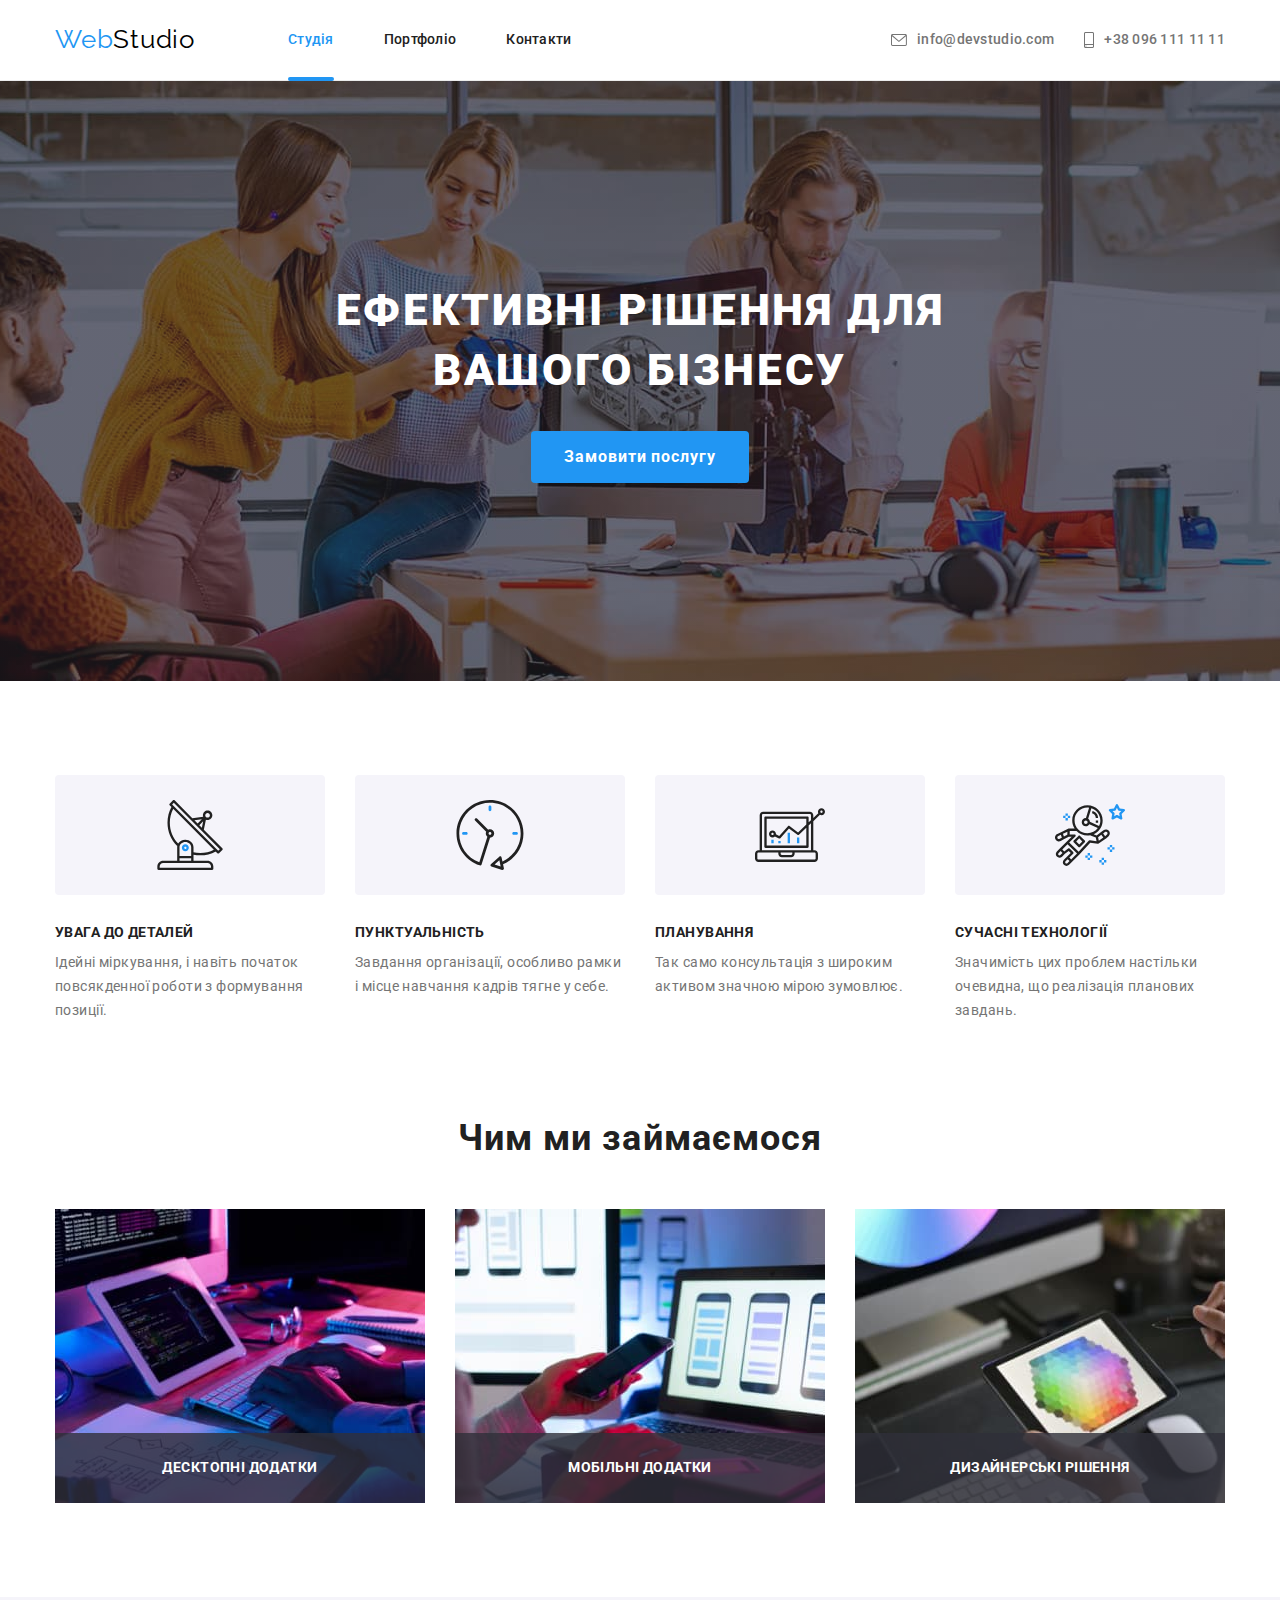
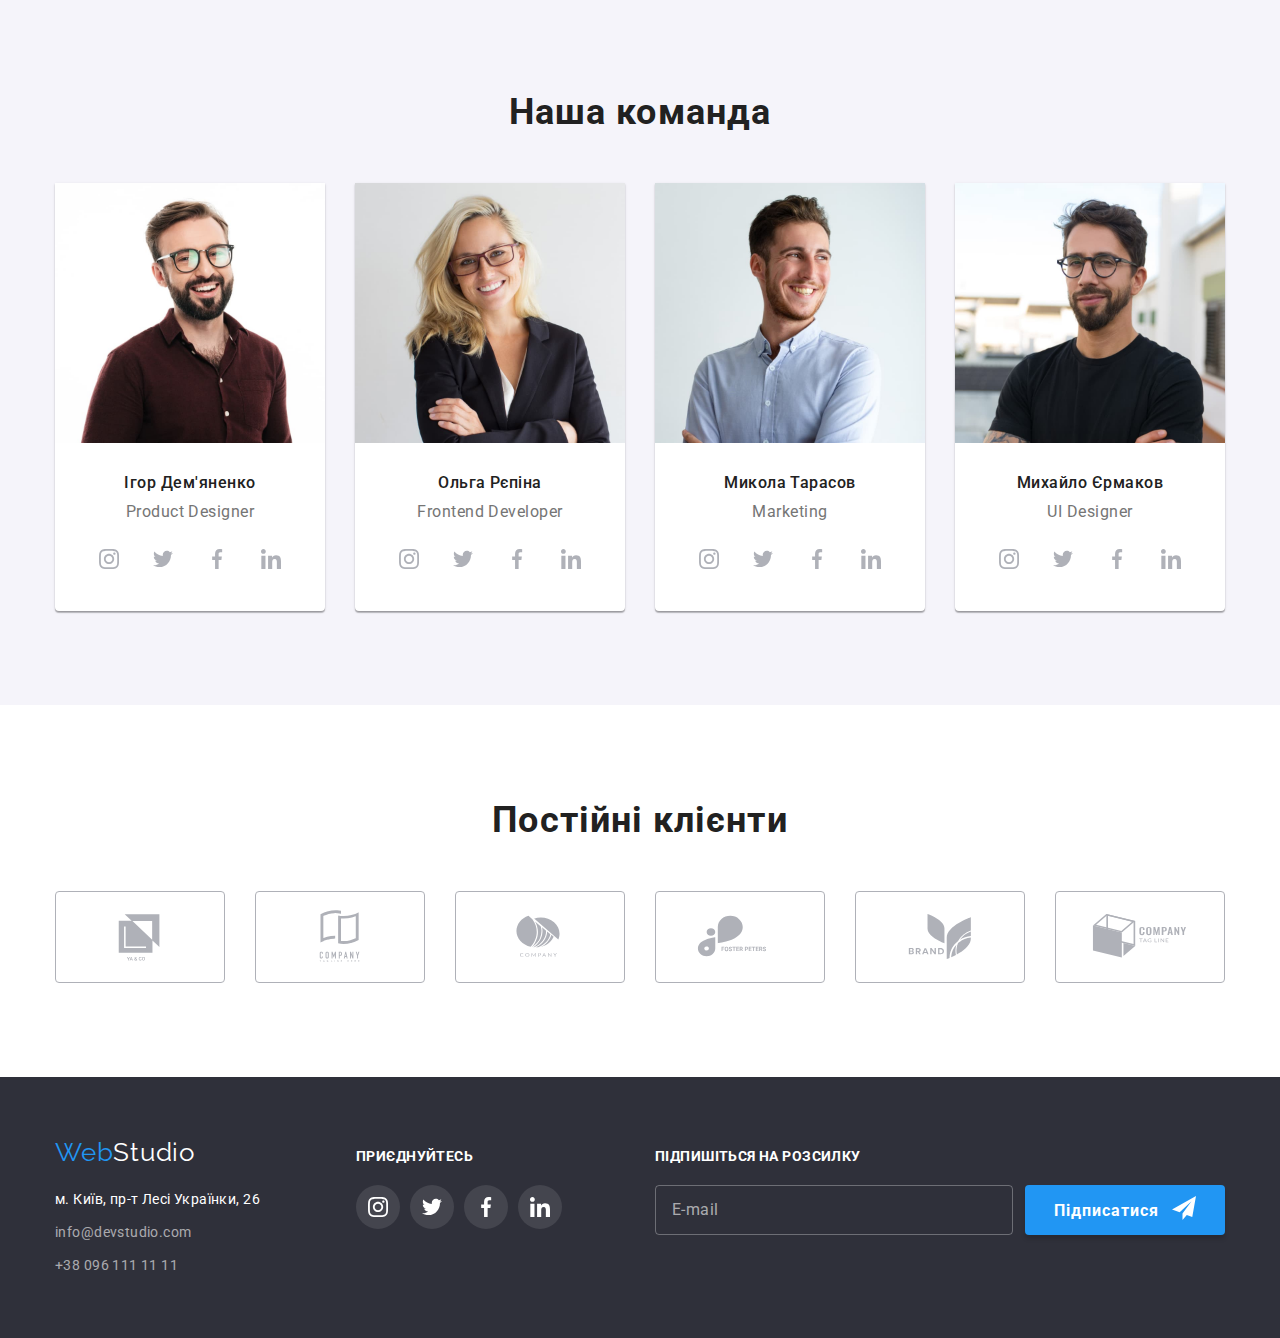
==== commit 0ff2dcbb: "Додає стилі кнопки у формі футера" ====
--- a/index.html
+++ b/index.html
@@ -458,14 +458,14 @@
                 placeholder="E-mail"
                 required
               />
-              <div class="button-wrapper">
-                <button type="submit" class="submit-btn">
-                  Підписатися
+              <button type="submit" class="submit-btn">
+                Підписатися
+                <span class="button-wrapper">
                   <svg class="send-icon" width="24" height="24">
                     <use href="./images/icons.svg#icon-send"></use>
                   </svg>
-                </button>
-              </div>
+                </span>
+              </button>
             </div>
           </form>
         </div>
@@ -545,8 +545,15 @@
               class="visually-hidden"
             />
             <label for="checkbox-agree" class="checkbox-agree">
+              <span class="icon-wrapper">
+                <svg class="agree-icon" width="11" height="8">
+                  <use href="./images/icons.svg#icon-check-mark"></use>
+                </svg>
+              </span>
               Погоджуюся з розсилкою та приймаю
-              <a href="#">Умови договору</a>
+              <span>
+                <a class="agree-text link" href="#">Умови договору</a>
+              </span>
             </label>
           </div>
           <button type="submit" class="modal-btn">Відправити</button>
--- a/styles/styles.css
+++ b/styles/styles.css
@@ -642,9 +642,11 @@
 }
 
 .submit-btn {
+  position: relative;
   min-width: 200px;
   height: 50px;
   padding: 10px 28px;
+  text-align: left;
   border-radius: 4px;
   border: 1px solid transparent;
   box-shadow: 0px 4px 4px rgba(0, 0, 0, 0.15);
@@ -659,9 +661,12 @@
 }
 
 .button-wrapper {
-  display: flex;
-  justify-content: center;
-  align-items: center;
+  position: absolute;
+  right: 28px;
+
+  /* display: flex;
+  justify-content: center;
+  align-items: center; */
 }
 
 .send-icon {
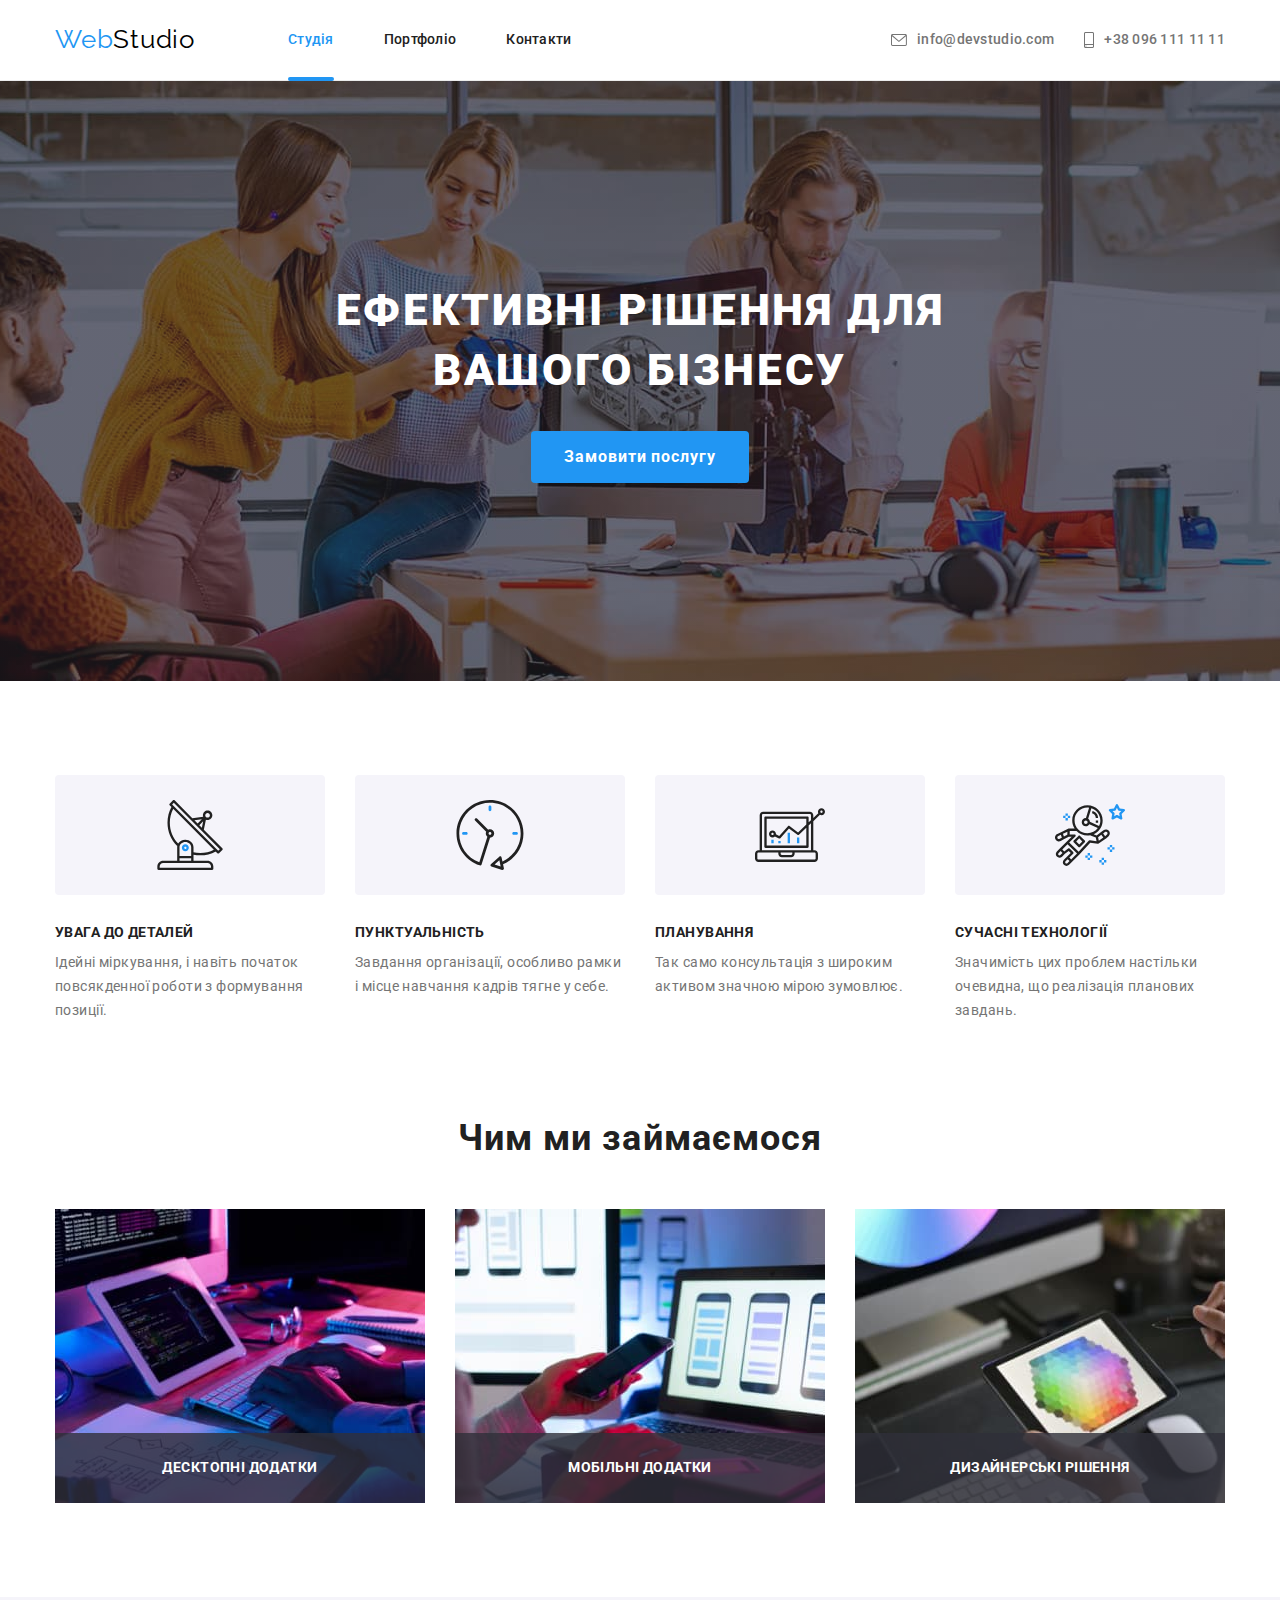
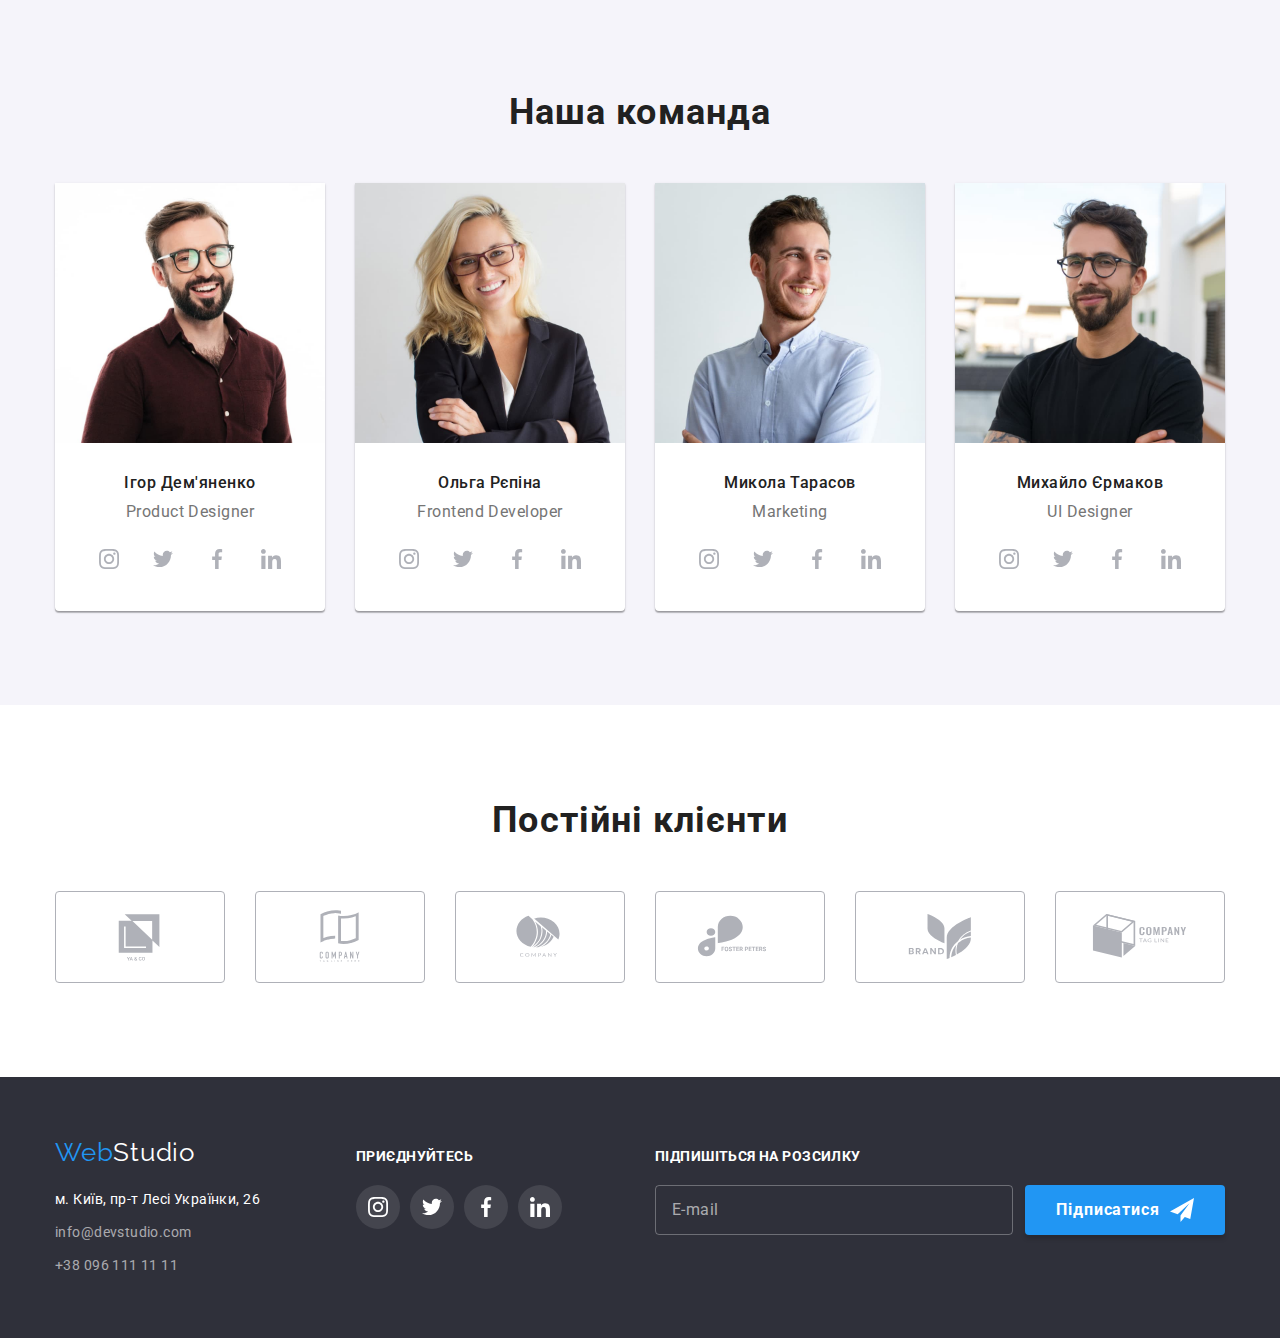
==== commit b766ce04: "Змінює позиціонування кнопки у футері" ====
--- a/index.html
+++ b/index.html
@@ -460,11 +460,9 @@
               />
               <button type="submit" class="submit-btn">
                 Підписатися
-                <span class="button-wrapper">
-                  <svg class="send-icon" width="24" height="24">
-                    <use href="./images/icons.svg#icon-send"></use>
-                  </svg>
-                </span>
+                <svg class="send-icon" width="24" height="24">
+                  <use href="./images/icons.svg#icon-send"></use>
+                </svg>
               </button>
             </div>
           </form>
@@ -527,7 +525,7 @@
               </svg>
             </div>
           </div>
-          <div class="input-line">
+          <div class="input-field">
             <label for="user-text" class="modal-label">Коментар</label>
             <textarea
               name="user-text"
@@ -536,12 +534,13 @@
               class="modal-textarea"
             ></textarea>
           </div>
-          <div class="input-line check-line">
+          <div class="check-line">
             <input
               name="checkbox-agree"
               id="checkbox-agree"
               type="checkbox"
               value="agree"
+              required
               class="visually-hidden"
             />
             <label for="checkbox-agree" class="checkbox-agree">
--- a/styles/styles.css
+++ b/styles/styles.css
@@ -611,7 +611,7 @@
 }
 
 .footer-submit {
-  margin-top: 12px;
+  padding-top: 12px;
   margin-left: auto;
 }
 
@@ -642,11 +642,12 @@
 }
 
 .submit-btn {
-  position: relative;
+  display: flex;
+  justify-content: center;
+  align-items: center;
   min-width: 200px;
   height: 50px;
   padding: 10px 28px;
-  text-align: left;
   border-radius: 4px;
   border: 1px solid transparent;
   box-shadow: 0px 4px 4px rgba(0, 0, 0, 0.15);
@@ -660,15 +661,6 @@
   cursor: pointer;
 }
 
-.button-wrapper {
-  position: absolute;
-  right: 28px;
-
-  /* display: flex;
-  justify-content: center;
-  align-items: center; */
-}
-
 .send-icon {
   fill: var(--primary-white-logo-color);
   margin-left: 10px;
@@ -827,7 +819,7 @@
 }
 
 .modal-backdrop.is-hidden .modal {
-  transform: scale(0.5);
+  transform: translate(-50%, -50%) scale(0.5);
 }
 
 .modal {
@@ -890,7 +882,7 @@
 }
 
 .modal-label {
-  display: inline-block;
+  display: block;
   width: 100%;
   margin-bottom: 4px;
   font-weight: 400;
@@ -900,9 +892,12 @@
   color: var(--second-text-color);
 }
 
+.input-line {
+  margin-bottom: 10px;
+}
+
 .input-wrapper {
   position: relative;
-  margin-bottom: 10px;
 }
 
 .modal-input {
@@ -937,10 +932,14 @@
   fill: var(--accent-color);
 }
 
+.input-field {
+  margin-bottom: 20px;
+}
+
 .modal-textarea {
+  display: block;
   width: 100%;
   height: 120px;
-  margin-bottom: 20px;
   padding: 12px 16px;
   border: 1px solid var(--form-border-color);
   border-radius: 4px;
@@ -1000,6 +999,7 @@
 }
 
 .agree-text {
+  margin-left: 4px;
   font-weight: 400;
   font-size: 14px;
   line-height: 1.71;
